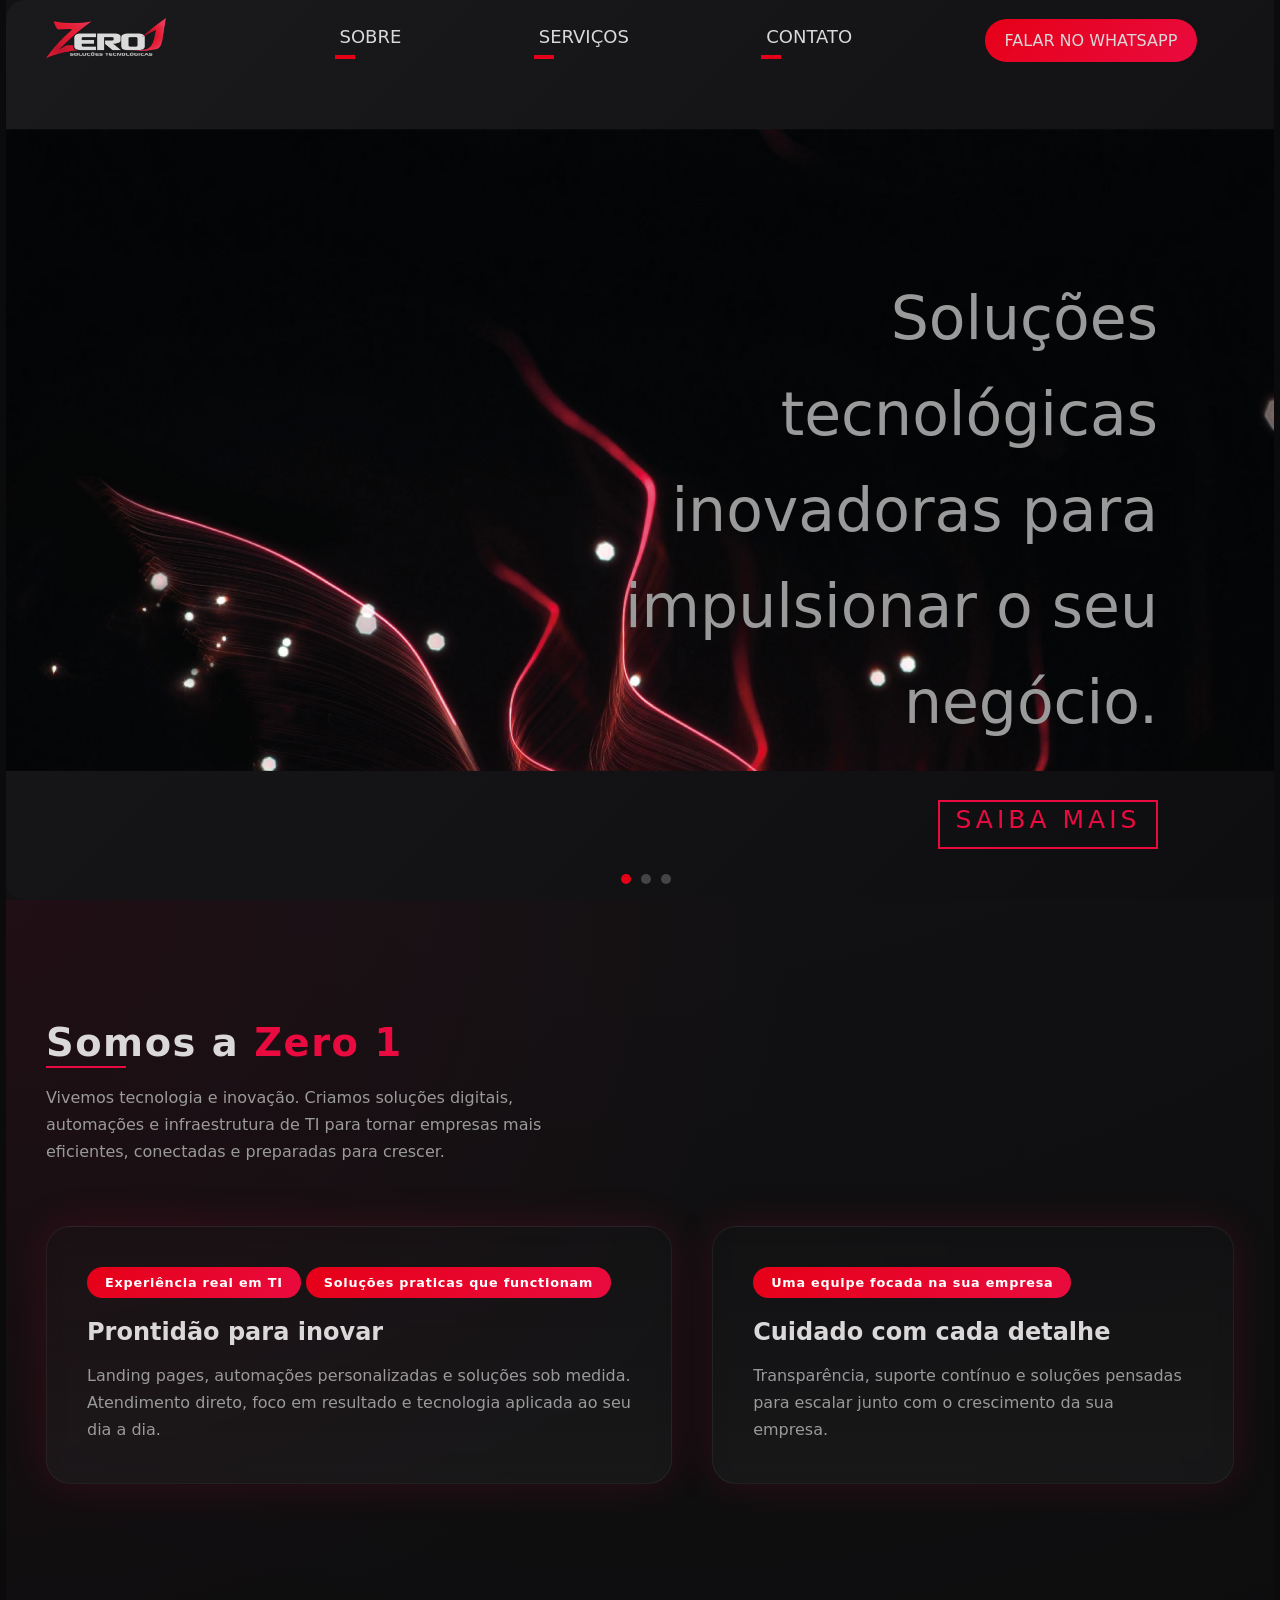
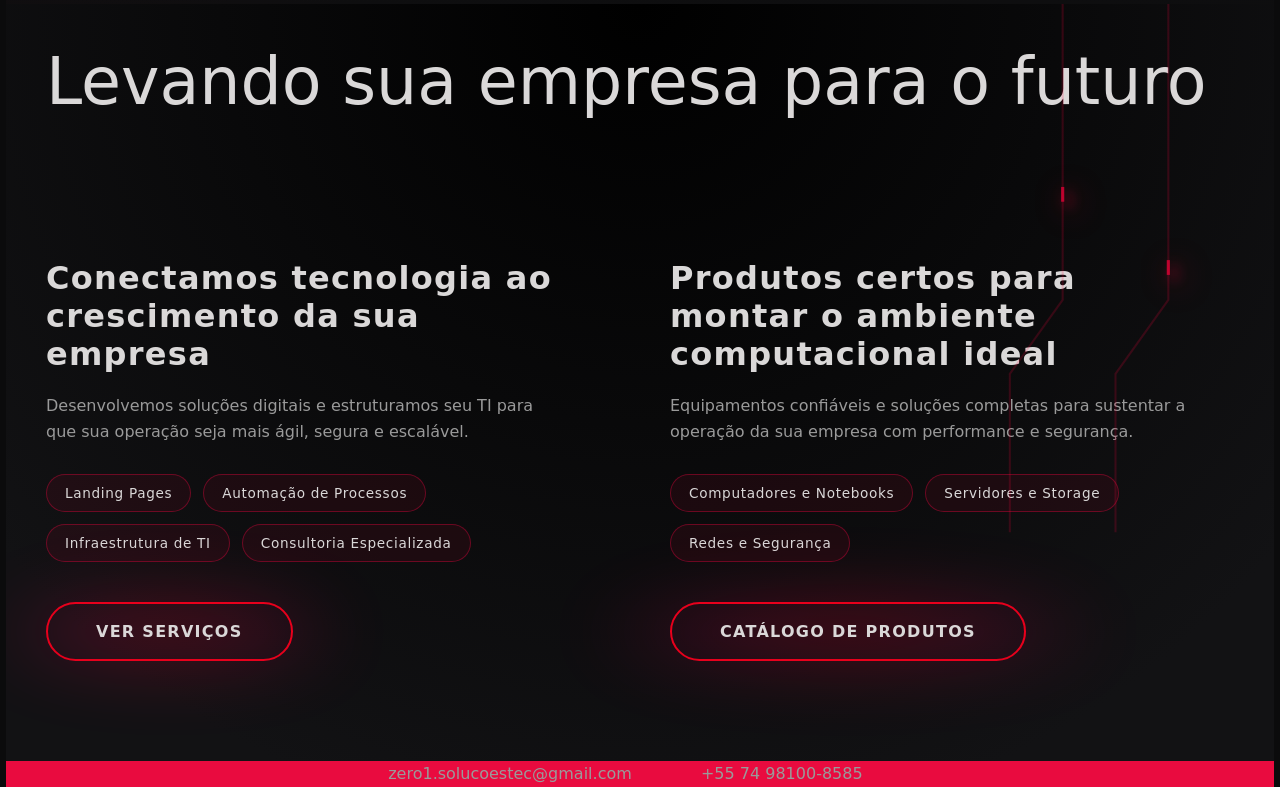
==== index.html @ 35ee5bc1 "Add files via upload" ====
<!DOCTYPE html>
<html lang="pt-BR">

<head>
    <meta charset="UTF-8" />
    <meta name="viewport" content="width=device-width, initial-scale=1.0" />
    <title>Zero 1</title>
    <link rel="stylesheet" href="./CSS/styles.css" />
</head>

<body>
    <nav>
        <div class="div_logo">
            <label for="">
                <img class="nav_logo" src=".\SRC\Logo.png" alt="Fail">
            </label>
        </div>

        <div class="nav_links">
            <label class="btn nav_btn" for="">
                Sobre
            </label>
            <label class="btn nav_btn" for="">
                Serviços
            </label>
            <label class="btn nav_btn" for="">
                Contato
            </label>
            <label class="btn btn_whatsapp" for="">
                <i></i>
                Falar no WhatsApp
            </label>
        </div>
    </nav>

    <!-- ===== HERO / APRESENTAÇÃO ===== -->
    <section class="hero main-section">
        <div class="carousel">
            <div class="carousel-track" id="carouselTrack">
                <div class="carousel-slide">
                    <img class="carousel-img" src=".\SRC\img_1.png" alt="">
                    <label id="lbl_1">
                        <p>
                            Soluções tecnológicas inovadoras para impulsionar o seu negócio.
                        </p>
                        <a class="btn_cta show-text" href="" style="width: 220px;">
                            <span class="cta_txt cta_txt_top">
                                Saiba mais
                            </span>
                            <span class="cta_txt cta_txt_bottom">
                                Saiba mais
                            </span>
                        </a>
                    </label>
                </div>
                <div class="carousel-slide">
                    <img class="carousel-img" src=".\SRC\img_2.png" alt="">
                    <label id="lbl_2">
                        <p>
                            Landing pages de alta performance e automações inteligentes para transformar seu atendimento
                            e ganhar tempo no dia a dia.
                        </p>
                        <a class="btn_cta" href="" style="width: 360px;">
                            <span class="cta_txt cta_txt_top">
                                Vamos desenvolver
                            </span>
                            <span class="cta_txt cta_txt_bottom">
                                Vamos desenvolver
                            </span>
                        </a>
                    </label>
                </div>
                <div class="carousel-slide">
                    <img class="carousel-img" src=".\SRC\img_3.png" alt="">
                    <label id="lbl_3">
                        <p>
                            Tudo o que sua empresa precisa para construir um ambiente computacional completo.
                        </p>
                        <a class="btn_cta" href="" style="width: 260px;">
                            <span class="cta_txt cta_txt_top">
                                Ver catálogo
                            </span>
                            <span class="cta_txt cta_txt_bottom">
                                Ver catálogo
                            </span>
                        </a>
                    </label>
                </div>
            </div>

            <div class="carousel-nav" id="carouselNav"></div>
        </div>
    </section>

    <!-- ===== SOBRE NÓS ===== -->
    <section class="about-z1 main-section">
        <div class="about-header">
            <h2>Somos a <strong style="color: var(--accent-pink);">Zero 1</strong></h2>
            <p>
                Vivemos tecnologia e inovação. Criamos soluções digitais,
                automações e infraestrutura de TI para tornar empresas mais eficientes,
                conectadas e preparadas para crescer.
            </p>
        </div>


        <div class="about-cards">
            <div class="about-card highlight">
                <span class="badge">Experiência real em TI</span>
                <span class="badge">Soluções praticas que functionam</span>

                <h3>Prontidão para inovar</h3>
                <p>
                    Landing pages, automações personalizadas e soluções sob medida.
                    Atendimento direto, foco em resultado e tecnologia aplicada ao seu dia a dia.
                </p>
            </div>


            <div class="about-card highlight">
                <span class="badge">Uma equipe focada na sua empresa</span>
                <h3>Cuidado com cada detalhe</h3>
                <p>
                    Transparência, suporte contínuo e soluções pensadas para escalar junto com
                    o crescimento da sua empresa.
                </p>
            </div>
        </div>
    </section>

    <!-- ===== CALL TO ACTION ===== -->
    <section class="main-section section-cta">
        <svg class="circuit-bg circuit-right" viewBox="0 0 1200 600" preserveAspectRatio="none">


            <path class="circuit-base" d="M1000 0
         V280
         L950 350
         V500" />

            <path class="circuit-glow" d="M1000 0
         V280
         L950 350
         V500" />

            <path class="circuit-base" d="M1100 0
         V280
         L1050 350
         V500" />

            <path class="circuit-glow" d="M1100 0
         V280
         L1050 350
         V500" />

        </svg>
        <div class="title">
            <label for="">
                Levando sua empresa para o futuro
            </label>
        </div>
        <div class="cta">

            <!-- BLOCO SERVIÇOS -->
            <div class="cta-box">
                <h2>Conectamos tecnologia ao crescimento da sua empresa</h2>

                <p class="cta-desc">
                    Desenvolvemos soluções digitais e estruturamos seu TI para que sua
                    operação seja mais ágil, segura e escalável.
                </p>

                <div class="cta-tags">
                    <span>Landing Pages</span>
                    <span>Automação de Processos</span>
                    <span>Infraestrutura de TI</span>
                    <span>Consultoria Especializada</span>
                </div>

                <button>VER SERVIÇOS</button>
            </div>

            <!-- BLOCO PRODUTOS -->
            <div class="cta-box">
                <h2>Produtos certos para montar o ambiente computacional ideal</h2>

                <p class="cta-desc">
                    Equipamentos confiáveis e soluções completas para sustentar
                    a operação da sua empresa com performance e segurança.
                </p>

                <div class="cta-tags">
                    <span>Computadores e Notebooks</span>
                    <span>Servidores e Storage</span>
                    <span>Redes e Segurança</span>
                </div>

                <button>CATÁLOGO DE PRODUTOS</button>
            </div>
        </div>


    </section>
    <!-- ===== CONTATO ===== -->
    <section class="contact">
        <div class="contact-info">
            <div>
                <p>zero1.solucoestec@gmail.com</p>
            </div>
            <div>
                <p>+55 74 98100-8585</p>
            </div>
        </div>
    </section>

    <script>

        function rebuildCTA(scope = document) {
            scope.querySelectorAll('.btn_cta').forEach(btn => {

                // remove tudo
                btn.classList.remove('show-text');
                btn.classList.remove('is-animating');

                // força reset real
                void btn.offsetWidth;

                // inicia borda
                btn.classList.add('is-animating');

                // texto só depois da borda
                setTimeout(() => {
                    btn.classList.add('show-text');
                }, 900);
            });
        }

        const track = document.getElementById('carouselTrack');
        const nav = document.getElementById('carouselNav');
        const slides = document.querySelectorAll('.carousel-slide');
        let index = 0;

        rebuildCTA(slides[0]);

        slides.forEach((_, i) => {
            const dot = document.createElement('div');
            dot.classList.add('dot');
            if (i === 0) dot.classList.add('active');
            dot.onclick = () => moveTo(i);
            nav.appendChild(dot);
        });

        function moveTo(i) {
            index = i;
            track.style.transform = `translateX(-${i * 100}%)`;


            document.querySelectorAll('.dot').forEach(d => d.classList.remove('active'));
            nav.children[i].classList.add('active');


            // 🔥 rebuild só no slide ativo
            rebuildCTA(slides[i]);
        }

        setInterval(() => {
            moveTo((index + 1) % slides.length);
        }, 7000);



        const glows = document.querySelectorAll('.circuit-glow');
        const navbar = document.querySelector('nav');

        let offset = 0;
        let velocity = 0;
        let lastScrollY = window.scrollY;

        function animate() {
            // movimento contínuo base
            offset += 3.5 + velocity;

            glows.forEach((glow, index) => {
                const pathLength = glow.getTotalLength();
                const factor = 0.5 + index * 0.2;

                glow.style.strokeDashoffset = -(offset * factor % pathLength);
            });

            // desaceleração suave (inércia)
            velocity *= 0.9;

            requestAnimationFrame(animate);
        }

        window.addEventListener('scroll', () => {
            const currentY = window.scrollY;
            const delta = currentY - lastScrollY;

            /* =========================
               GLOW / INÉRCIA
            ========================== */
            velocity += delta * 0.3;

            /* =========================
               NAVBAR COMPACTA
            ========================== */
            if (currentY > window.innerHeight * 0.6) {
                navbar.classList.add('scrolled');
            } else {
                navbar.classList.remove('scrolled');
            }

            lastScrollY = currentY;
        });

        // inicia loop
        animate();

        const nav_menu = document.querySelector('nav');


        window.addEventListener('scroll', () => {
            if (window.scrollY > window.innerHeight * 0.6) {
                nav_menu.classList.add('scrolled');
            } else {
                nav_menu.classList.remove('scrolled');
            }
        });



    </script>

</body>

</html>
---- CSS/styles.css ----
:root {
    --bg-main: #0b0b0c;
    --bg-soft: #121214;
    --text-main: #dad8d8;
    --text-muted: #9a9a9a;
    --accent-red: #e60017;
    --accent-pink: #e90b3f;
}

* {
    margin: 0;
    padding: 0;
    box-sizing: border-box;
    font-family: 'Inter', system-ui, sans-serif;
}

html {
    background: var(--bg-main);
    scrollbar-gutter: stable both-edges;
}

body {
    background: radial-gradient(circle at top, #141416, var(--bg-main));
    color: var(--text-main);
    min-height: 100vh;
    overflow-y: overlay;
    overflow-x: hidden;
}

/* Scrollbar base */
::-webkit-scrollbar {
    width: 6px;
}

/* Track invisível */
::-webkit-scrollbar-track {
    background: transparent;
}

/* Thumb (indicador) */
::-webkit-scrollbar-thumb {
    background: rgba(225, 6, 61, 0.806);
    border-radius: 10px;
}

/* Hover sutil */
::-webkit-scrollbar-thumb:hover {
    background: rgba(255, 19, 90, 0.75);
}

.main-section {
    position: relative;
    background: var(--bg-soft);
    min-height: 70vh;
    width: 100%;
    overflow: hidden;
}

h1 {

    font-weight: 700;
    letter-spacing: 0.04em;
}

h2 {
    font-weight: 700;
    letter-spacing: 0.04em;
}

.title {
    display: flex;
    width: 100%;
    height: fit-content;
    padding: 40px;
    font-size: 65px;
}

p {
    color: var(--text-muted);
    line-height: 1.6;
}

a {
    color: inherit;
    text-decoration: none;
    height: 75px;
    font-size: 35px;
}

nav {
    position: fixed;
    z-index: 1000;
    left: 0;
    top: 0;
    padding: 20px 40px;
    display: flex;
    gap: 120px;
    align-items: center;
    height: 80px;
    width: 100%;
    background: transparent;
    transition:
        padding 0.4s ease,
        height 0.4s ease,
        background-color 0.4s ease,
        backdrop-filter 0.4s ease,
        box-shadow 0.4s ease;
}

/* ESTADO COM SCROLL */
nav.scrolled {
    background-color: rgba(125, 7, 38, 0.347);
    backdrop-filter: blur(10px);
    box-shadow: 0 10px 30px rgba(0, 0, 0, 0.35);
    height: 60px;
}

.btn {
    cursor: pointer;
    text-transform: uppercase;
}

.nav_logo {
    height: 40px;
    width: auto;
    cursor: pointer;
}

.nav_links {
    width: 100%;
    height: 100%;
    display: flex;
    align-items: center;
    justify-content: space-around;
    gap: 30px;
}

.nav_btn {
    position: relative;
    font-size: 18px;
    transition: 0.3s;
    height: 38px;
    padding: 5px;
}

.nav_btn:hover {
    color: var(--accent-red);
}

.nav_btn::after {
    position: absolute;
    content: '';
    height: 4px;
    width: 20px;
    bottom: 0;
    left: 0;
    background: var(--accent-red);
    transition: width 0.3s;
}

.nav_btn:hover::after {
    width: 40px;
}


/* ========= HERO ========= */

.hero {
    display: grid;
    grid-template-columns: 1fr 1fr;
    align-items: center;
    height: 100vh;
}

.hero-text h1 {
    font-size: 3rem;
    margin-bottom: 20px;
}

.hero-text span {
    color: var(--accent-red);
}

/* ========= CARROSSEL ========= */

.carousel {
    position: relative;
    width: 100dvw;
    height: 100%;
    overflow: hidden;
    border-radius: 20px;
    background: linear-gradient(135deg, #1a1a1d, #0e0e10);
}

.carousel-track {
    display: flex;
    height: 100%;
    width: 100%;
    transition: transform 0.6s ease;
}

.carousel-slide {
    position: relative;
    min-width: 100%;
    height: 100%;
    display: flex;
    align-items: center;
    color: var(--text-muted);
    font-size: 1.2rem;
}

.carousel-slide label {
    position: absolute;
    top: 30%;
    right: 10%;
    width: 50%;
    text-align: right;
}

#lbl_1 {
    font-size: 60px;
}

#lbl_2 {
    font-size: 46px;
}

#lbl_3 {
    font-size: 46px;
}

.carousel-img {
    width: 100%;
    height: auto;
    object-fit: cover;
}

.carousel-nav {
    position: absolute;
    bottom: 16px;
    left: 50%;
    transform: translateX(-50%);
    display: flex;
    gap: 10px;
}

.dot {
    width: 10px;
    height: 10px;
    border-radius: 50%;
    background: #444;
    cursor: pointer;
}

.dot.active {
    background: var(--accent-red);
}

/* ========= CTA ========= */
.btn_whatsapp {
    border-radius: 75px;
    background: linear-gradient(135deg, var(--accent-red), var(--accent-pink));
    padding: 12px 20px;
    color: var(--text-main);
    text-decoration: none;
    display: inline-block;
    cursor: pointer;
}

.btn_cta {
    position: relative;
    height: 49px !important;
    color: var(--accent-pink);
    background: transparent;
    text-decoration: none;
    display: inline-block;
    cursor: pointer;
    /* border: var(--accent-pink) 2px solid;
    box-shadow: 0 0 15px var(--accent-pink);
    filter: drop-shadow(0 0 10px var(--accent-pink)); */
    text-transform: uppercase;
    letter-spacing: 4px;
    transition: 1s;
    overflow: hidden;
    margin-top: 50px;


    --draw-time: 0.9s;
    --text-delay: 0.9s;

    border: none;
    box-shadow: none;
    filter: none;
}

.btn_cta::before,
.btn_cta::after {
    content: "";
    position: absolute;
    inset: 0;
    pointer-events: none;
}

.btn_cta::before {
    background:
        linear-gradient(var(--accent-pink), var(--accent-pink)) top left,
        linear-gradient(var(--accent-pink), var(--accent-pink)) top right,
        linear-gradient(var(--accent-pink), var(--accent-pink)) bottom right,
        linear-gradient(var(--accent-pink), var(--accent-pink)) bottom left;

    background-size:
        0% 2px,
        2px 0%,
        0% 2px,
        2px 0%;

    background-repeat: no-repeat;
    animation: drawBorder var(--draw-time) ease forwards;
}

.btn_cta span {
    position: absolute;
    opacity: 0;
    width: 100%;
    height: fit-content;
    top: 0;
    left: 0;
    font-size: 25px;
    line-height: 40px;
    text-align: center;
    transition: .5s;
}

.btn_cta.show-text span {
    opacity: 1;
}

.btn_cta::before {
    animation: none;
}


.btn_cta.is-animating::before {
    animation: drawBorder 0.9s ease forwards;
}

.btn_cta span:nth-child(1) {
    transform: translateY(-100%);
}

.btn_cta:hover span:nth-child(1) {
    transform: translateY(0);
    transition: 0.3s;
}

.btn_cta span:nth-child(2) {
    transform: translateY(0);
}

.btn_cta:hover span:nth-child(2) {
    transform: translateY(100%);
    transition: 0.3s;

}

.btn_cta:hover {
    background: var(--accent-red);
    color: var(--text-main);
    box-shadow: 0 0 25px rgba(225, 6, 60, 0.4);
    transform: translateY(-2px);
}


@keyframes drawBorder {
    0% {
        background-size:
            0% 2px,
            2px 0%,
            0% 2px,
            2px 0%;
    }

    25% {
        background-size:
            100% 2px,
            2px 0%,
            0% 2px,
            2px 0%;
    }

    50% {
        background-size:
            100% 2px,
            2px 100%,
            0% 2px,
            2px 0%;
    }

    75% {
        background-size:
            100% 2px,
            2px 100%,
            100% 2px,
            2px 0%;
    }

    100% {
        background-size:
            100% 2px,
            2px 100%,
            100% 2px,
            2px 100%;
    }
}

.section-cta {
    background: radial-gradient(circle at top,
            black,
            var(--bg-soft) 85%);
}

.cta {
    display: flex;
    justify-content: center;
    flex-wrap: wrap;
    padding: 100px 40px;
    display: grid;
    grid-template-columns: 1fr 1fr;
    gap: 60px;
}

.cta button {
    position: relative;
    padding: 18px 48px;
    font-size: 1rem;
    font-weight: 600;
    letter-spacing: 0.08em;
    color: var(--text-main);
    background: transparent;
    border: 2px solid var(--accent-red);
    border-radius: 40px;
    cursor: pointer;
    z-index: 1;
}

.cta button::after {
    content: "";
    position: absolute;
    inset: -40%;
    background: radial-gradient(ellipse at 50% 50%,
            rgba(255, 0, 8, 0.58) 0%,
            rgba(255, 0, 102, 0.414) 35%,
            transparent 60%);
    filter: blur(35px);
    opacity: 0.5;
    z-index: -1;
    animation: shadowPulse 6s ease-in-out infinite,
        shadowShift 8s ease-in-out infinite;
    pointer-events: none;
}

@keyframes shadowPulse {

    0%,
    100% {
        opacity: 0.35;
    }

    50% {
        opacity: 0.55;
    }
}

@keyframes shadowShift {
    0% {
        background-position: 50% 50%;
    }

    25% {
        background-position: 48% 52%;
    }

    50% {
        background-position: 52% 54%;
    }

    75% {
        background-position: 51% 49%;
    }

    100% {
        background-position: 50% 50%;
    }
}



.cta button:hover {
    background: var(--accent-red);
    box-shadow: 0 0 25px rgba(225, 6, 60, 0.4);
}

.cta button:hover::after {
    opacity: 0.7;
}

.cta-box {
    max-width: 520px;
}

.cta-box h2 {
    font-size: 2rem;
    margin-bottom: 20px;
}

.cta-desc {
    font-size: 1rem;
    margin-bottom: 30px;
    color: var(--text-muted);
}

.cta-tags {
    display: flex;
    flex-wrap: wrap;
    gap: 12px;
    margin-bottom: 40px;
}

.cta-tags span {
    padding: 10px 18px;
    border-radius: 20px;
    font-size: 0.85rem;
    letter-spacing: 0.05em;
    background: rgba(225, 6, 60, 0.08);
    border: 1px solid rgba(225, 6, 60, 0.4);
    color: var(--text-main);
}

/* ========= CONTATO ========= */

.contact {
    text-align: center;
    background-color: var(--accent-pink);
}

.contact h2 {
    margin-bottom: 30px;
}

.contact-info {
    display: flex;
    justify-content: center;
    gap: 40px;
    flex-wrap: wrap;
    color: var(--text-main);
}

.contact-info div {
    min-width: 220px;
}


/* ========= SOBRE ZERO 1 ========= */

.about-z1 {
    padding: 120px 40px;
    background: radial-gradient(circle at left top,
            rgba(225, 6, 60, 0.08),
            transparent 55%);
}

.about-header {
    max-width: 560px;
    margin-bottom: 60px;
}

.about-header h2 {
    font-size: 2.4rem;
    margin-bottom: 16px;
}

.about-header h2::after {
    content: '';
    display: block;
    width: 80px;
    height: 2px;
    background: var(--accent-pink);
    margin-top: 1px;
}

.about-header p {
    color: var(--text-muted);
    line-height: 1.7;
}

/* ========= CARDS ========= */

.about-cards {
    display: grid;
    grid-template-columns: 1.2fr 1fr;
    gap: 40px;

}

.about-card {
    padding: 40px;
    border-radius: 24px;
    background: linear-gradient(0deg,
            rgba(255, 255, 255, 0.04),
            rgba(255, 255, 255, 0.01));
    border: 1px solid rgba(255, 255, 255, 0.06);
    backdrop-filter: blur(8px);
    transition: 0.5s;
}

.about-card:hover {
    border: 1px solid rgba(242, 0, 0, 0.302);
    backdrop-filter: blur(8px);
    transform: scale(1.015);
}

.about-card h3 {
    font-size: 1.5rem;
    margin-bottom: 16px;
}

.about-card p {
    color: var(--text-muted);
    line-height: 1.7;
}

.circuit-bg {
    position: absolute;
    inset: 0;
    z-index: 0;
    pointer-events: none;
}

.circuit-base {
    fill: none;
    stroke: rgba(255, 0, 60, 0.18);
    stroke-width: 2;
}

.circuit-glow {
    fill: none;
    stroke: #ff003cab;
    stroke-width: 3;

    /* “ponto” de energia */
    stroke-dasharray: 14 600;
    stroke-dashoffset: 0;

    filter: drop-shadow(5px 5px 6px rgba(255, 0, 60, 0.9)) drop-shadow(5px 5px 14px rgba(255, 0, 60, 0.9));

    opacity: 1;
}


/* ========= CARD DESTACADO ========= */

.about-card.highlight {
    box-shadow: 0 0 40px rgba(225, 6, 60, 0.15);
}

.badge {
    display: inline-block;
    margin-bottom: 20px;
    padding: 8px 18px;
    font-size: 0.8rem;
    font-weight: 600;
    letter-spacing: 0.06em;
    color: #fff;
    border-radius: 999px;
    background: linear-gradient(135deg,
            var(--accent-red),
            var(--accent-pink));
}

/* ========= RESPONSIVO ========= */

@media (max-width: 900px) {

    .about-cards {
        grid-template-columns: 1fr;
    }

    .about-header {
        text-align: center;
        margin-left: auto;
        margin-right: auto;
    }
}
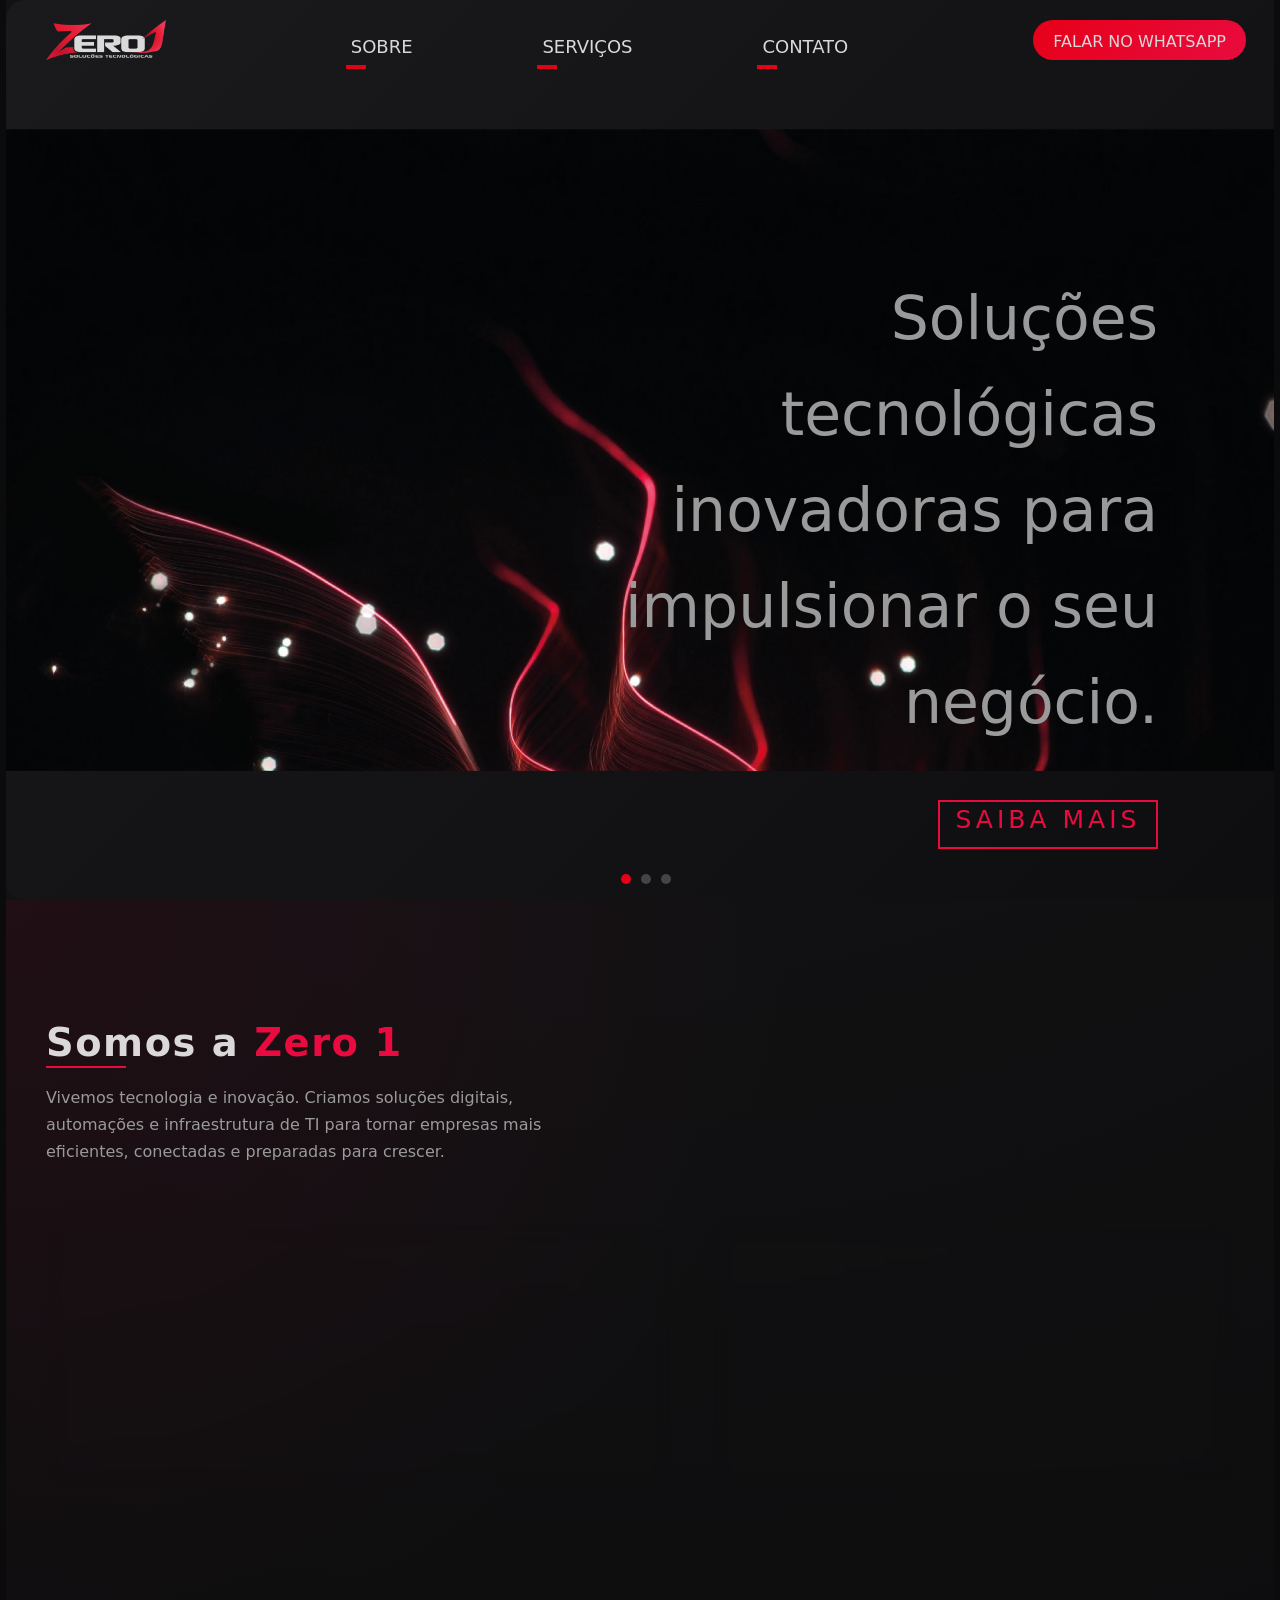
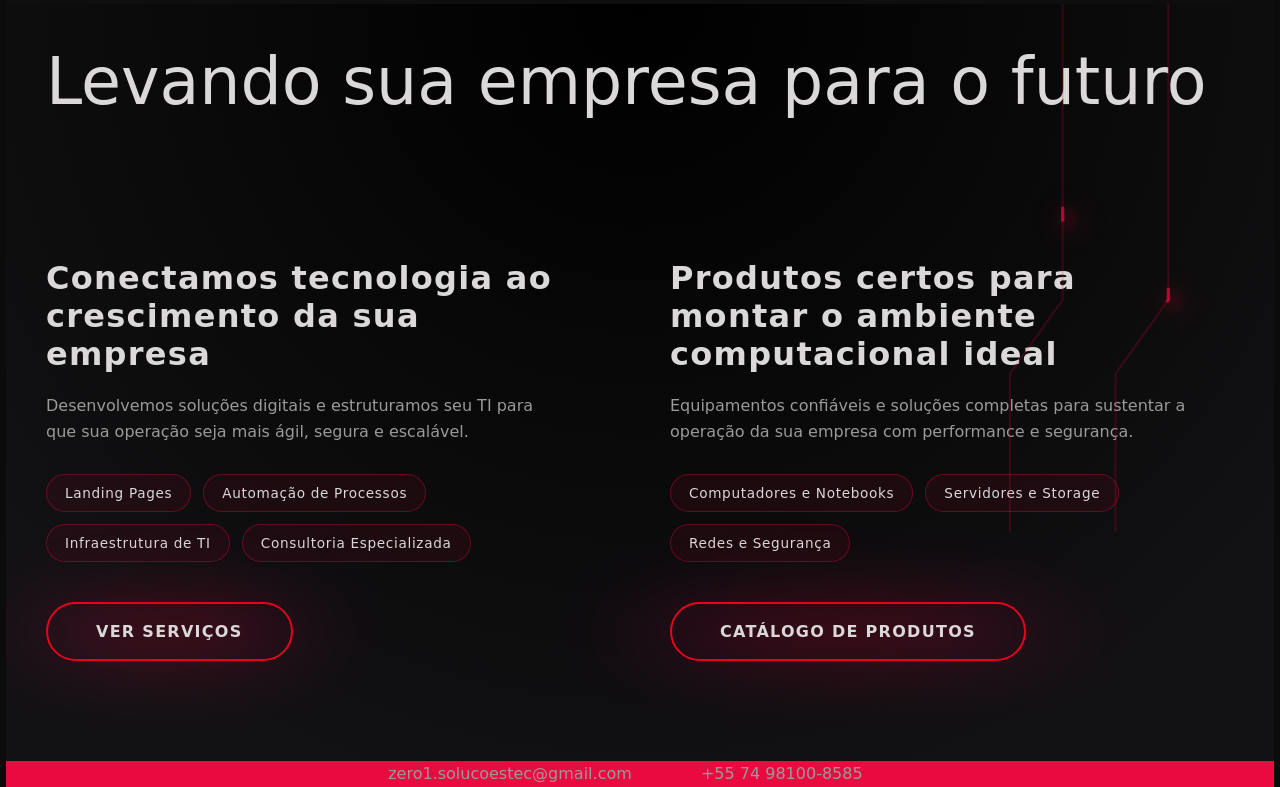
==== commit 9f1881e5: "Add files via upload" ====
--- a/index.html
+++ b/index.html
@@ -10,27 +10,34 @@
 
 <body>
     <nav>
+        <div class="menu-toggle" id="menuToggle">
+            <span></span>
+            <span></span>
+            <span></span>
+        </div>
         <div class="div_logo">
             <label for="">
                 <img class="nav_logo" src=".\SRC\Logo.png" alt="Fail">
             </label>
         </div>
 
-        <div class="nav_links">
-            <label class="btn nav_btn" for="">
-                Sobre
-            </label>
-            <label class="btn nav_btn" for="">
-                Serviços
-            </label>
-            <label class="btn nav_btn" for="">
-                Contato
-            </label>
-            <label class="btn btn_whatsapp" for="">
-                <i></i>
-                Falar no WhatsApp
-            </label>
-        </div>
+        <div id="nav_links" class="nav_links">
+            <div class="div_links">
+                <label class="btn nav_btn" for="">
+                    Sobre
+                </label>
+                <label class="btn nav_btn" for="">
+                    Serviços
+                </label>
+                <label class="btn nav_btn" for="">
+                    Contato
+                </label>
+            </div>
+        </div>
+        <label class="btn btn_whatsapp" for="">
+            <i></i>
+            Falar no WhatsApp
+        </label>
     </nav>
 
     <!-- ===== HERO / APRESENTAÇÃO ===== -->
@@ -216,6 +223,7 @@
     <script>
 
         function rebuildCTA(scope = document) {
+
             scope.querySelectorAll('.btn_cta').forEach(btn => {
 
                 // remove tudo
@@ -321,13 +329,20 @@
 
 
         window.addEventListener('scroll', () => {
-            if (window.scrollY > window.innerHeight * 0.6) {
+            if (window.scrollY > window.innerHeight * 0.6 && window.innerWidth >= 900) {
                 nav_menu.classList.add('scrolled');
             } else {
                 nav_menu.classList.remove('scrolled');
             }
         });
 
+        const menuToggle = document.getElementById('menuToggle');
+        const nav_links = document.getElementById('nav_links');
+
+        menuToggle.addEventListener('click', () => {
+            menuToggle.classList.toggle('active');
+            nav_links.classList.toggle('open');
+        });
 
 
     </script>
--- a/CSS/styles.css
+++ b/CSS/styles.css
@@ -95,7 +95,6 @@
     padding: 20px 40px;
     display: flex;
     gap: 120px;
-    align-items: center;
     height: 80px;
     width: 100%;
     background: transparent;
@@ -107,12 +106,77 @@
         box-shadow 0.4s ease;
 }
 
+.div_links {
+    display: flex;
+    height: fit-content;
+    width: 100%;
+    justify-content: space-around;
+}
+
+#nav_links {
+    display: flex;
+    height: 60px;
+}
+
 /* ESTADO COM SCROLL */
 nav.scrolled {
     background-color: rgba(125, 7, 38, 0.347);
     backdrop-filter: blur(10px);
     box-shadow: 0 10px 30px rgba(0, 0, 0, 0.35);
     height: 60px;
+}
+
+.menu-toggle {
+    width: 32px;
+    height: 22px;
+    position: fixed;
+    cursor: pointer;
+
+    display: none;
+    /* aparece só no mobile */
+}
+
+.menu-toggle span {
+    left: 0;
+    width: 100%;
+    height: 2px;
+    border-radius: 2px;
+
+    transition:
+        transform 0.35s ease,
+        top 0.35s ease,
+        opacity 0.25s ease,
+        background-color 0.3s ease;
+
+    border: #e60017 2px solid;
+}
+
+/* posição inicial */
+.menu-toggle span:nth-child(1) {
+    top: 0;
+}
+
+.menu-toggle span:nth-child(2) {
+    top: 10px;
+}
+
+.menu-toggle span:nth-child(3) {
+    top: 20px;
+}
+
+/* ===== ESTADO ABERTO ===== */
+.menu-toggle.active span:nth-child(1) {
+    top: 10px;
+    transform: rotate(45deg);
+}
+
+.menu-toggle.active span:nth-child(2) {
+    opacity: 0;
+}
+
+.menu-toggle.active span:nth-child(3) {
+    top: 10px;
+    transform: rotate(-45deg);
 }
 
 .btn {
@@ -265,6 +329,7 @@
     text-decoration: none;
     display: inline-block;
     cursor: pointer;
+    text-wrap: nowrap;
 }
 
 .btn_cta {
@@ -636,6 +701,7 @@
     pointer-events: none;
 }
 
+
 .circuit-base {
     fill: none;
     stroke: rgba(255, 0, 60, 0.18);
@@ -681,6 +747,97 @@
 
 @media (max-width: 900px) {
 
+    nav {
+        display: flex;
+        flex-direction: column;
+        background: var(--bg-main);
+        justify-content: center;
+        padding: 15px;
+        height: 65px;
+        gap: 10px;
+    }
+
+    .menu-toggle {
+        width: 35px;
+        height: 30px;
+        cursor: pointer;
+
+        display: none;
+        /* aparece só no mobile */
+    }
+
+    .menu-toggle span {
+        position: absolute;
+        left: 0;
+        width: 100%;
+        height: 2px;
+        background: var(--text-main);
+        border-radius: 2px;
+
+        transition:
+            transform 0.35s ease,
+            top 0.35s ease,
+            opacity 0.25s ease,
+            background-color 0.3s ease;
+    }
+
+    /* posição inicial */
+    .menu-toggle span:nth-child(1) {
+        top: 0;
+    }
+
+    .menu-toggle span:nth-child(2) {
+        top: 10px;
+    }
+
+    .menu-toggle span:nth-child(3) {
+        top: 20px;
+    }
+
+    /* ===== ESTADO ABERTO ===== */
+    .menu-toggle.active span:nth-child(1) {
+        top: 10px;
+        transform: rotate(45deg);
+    }
+
+    .menu-toggle.active span:nth-child(2) {
+        opacity: 0;
+    }
+
+    .menu-toggle.active span:nth-child(3) {
+        top: 10px;
+        transform: rotate(-45deg);
+    }
+
+    .menu-toggle {
+        display: block;
+    }
+
+
+    .nav_logo {
+        display: none;
+    }
+
+    .nav_links {
+        position: fixed;
+        display: flex;
+        flex-direction: column;
+        height: fit-content;
+        align-items: start;
+        padding-left: 30px;
+        /* transform: translateX(-100%); */
+        transform: translateY(60px);
+        display: none;
+    }
+
+
+
+    .btn_whatsapp {
+        position: absolute;
+        top: 10px;
+        right: 10px;
+    }
+
     .about-cards {
         grid-template-columns: 1fr;
     }
@@ -690,4 +847,97 @@
         margin-left: auto;
         margin-right: auto;
     }
-}
+
+    .menu-toggle {
+        display: block;
+    }
+
+    .div_links {
+        flex-direction: column;
+        height: fit-content;
+        overflow: hidden;
+        gap: 5px;
+    }
+
+    #nav_links {
+        position: fixed;
+        flex-direction: column;
+        top: 0;
+        left: 0;
+        width: 100%;
+        height: 0;
+        transition: 1s;
+        overflow: hidden;
+        padding: 0;
+        gap: 0;
+    }
+
+    #nav_links.open {
+        height: 160px;
+    }
+
+    .nav_btn::after {
+        width: 100%;
+        left: 0;
+        background: #ff003cab;
+    }
+
+    .carousel-img {
+        height: 100%;
+    }
+
+    #lbl_1 {
+        width: 80%;
+        padding: 10px;
+        font-size: 25px;
+        letter-spacing: 5px;
+    }
+
+    #lbl_2 {
+        width: 80%;
+        padding: 10px;
+        font-size: 25px;
+        letter-spacing: 5px;
+    }
+
+    #lbl_3 {
+        width: 80%;
+        padding: 10px;
+        font-size: 25px;
+        letter-spacing: 5px;
+    }
+
+    .title {
+        font-size: 50px;
+        padding: 40px;
+    }
+
+    .cta {
+        grid-template-columns: 1fr;
+        gap: 40px;
+    }
+
+    .circuit-right {
+        display: none;
+    }
+
+    .btn_cta {
+        color: var(--text-main);
+    }
+
+    .btn_cta::before {
+        background:
+            linear-gradient(var(--text-main), var(--text-main)) top left,
+            linear-gradient(var(--text-main), var(--text-main)) top right,
+            linear-gradient(var(--text-main), var(--text-main)) bottom right,
+            linear-gradient(var(--text-main), var(--text-main)) bottom left;
+
+        background-size:
+            0% 2px,
+            2px 0%,
+            0% 2px,
+            2px 0%;
+
+        background-repeat: no-repeat;
+    }
+}
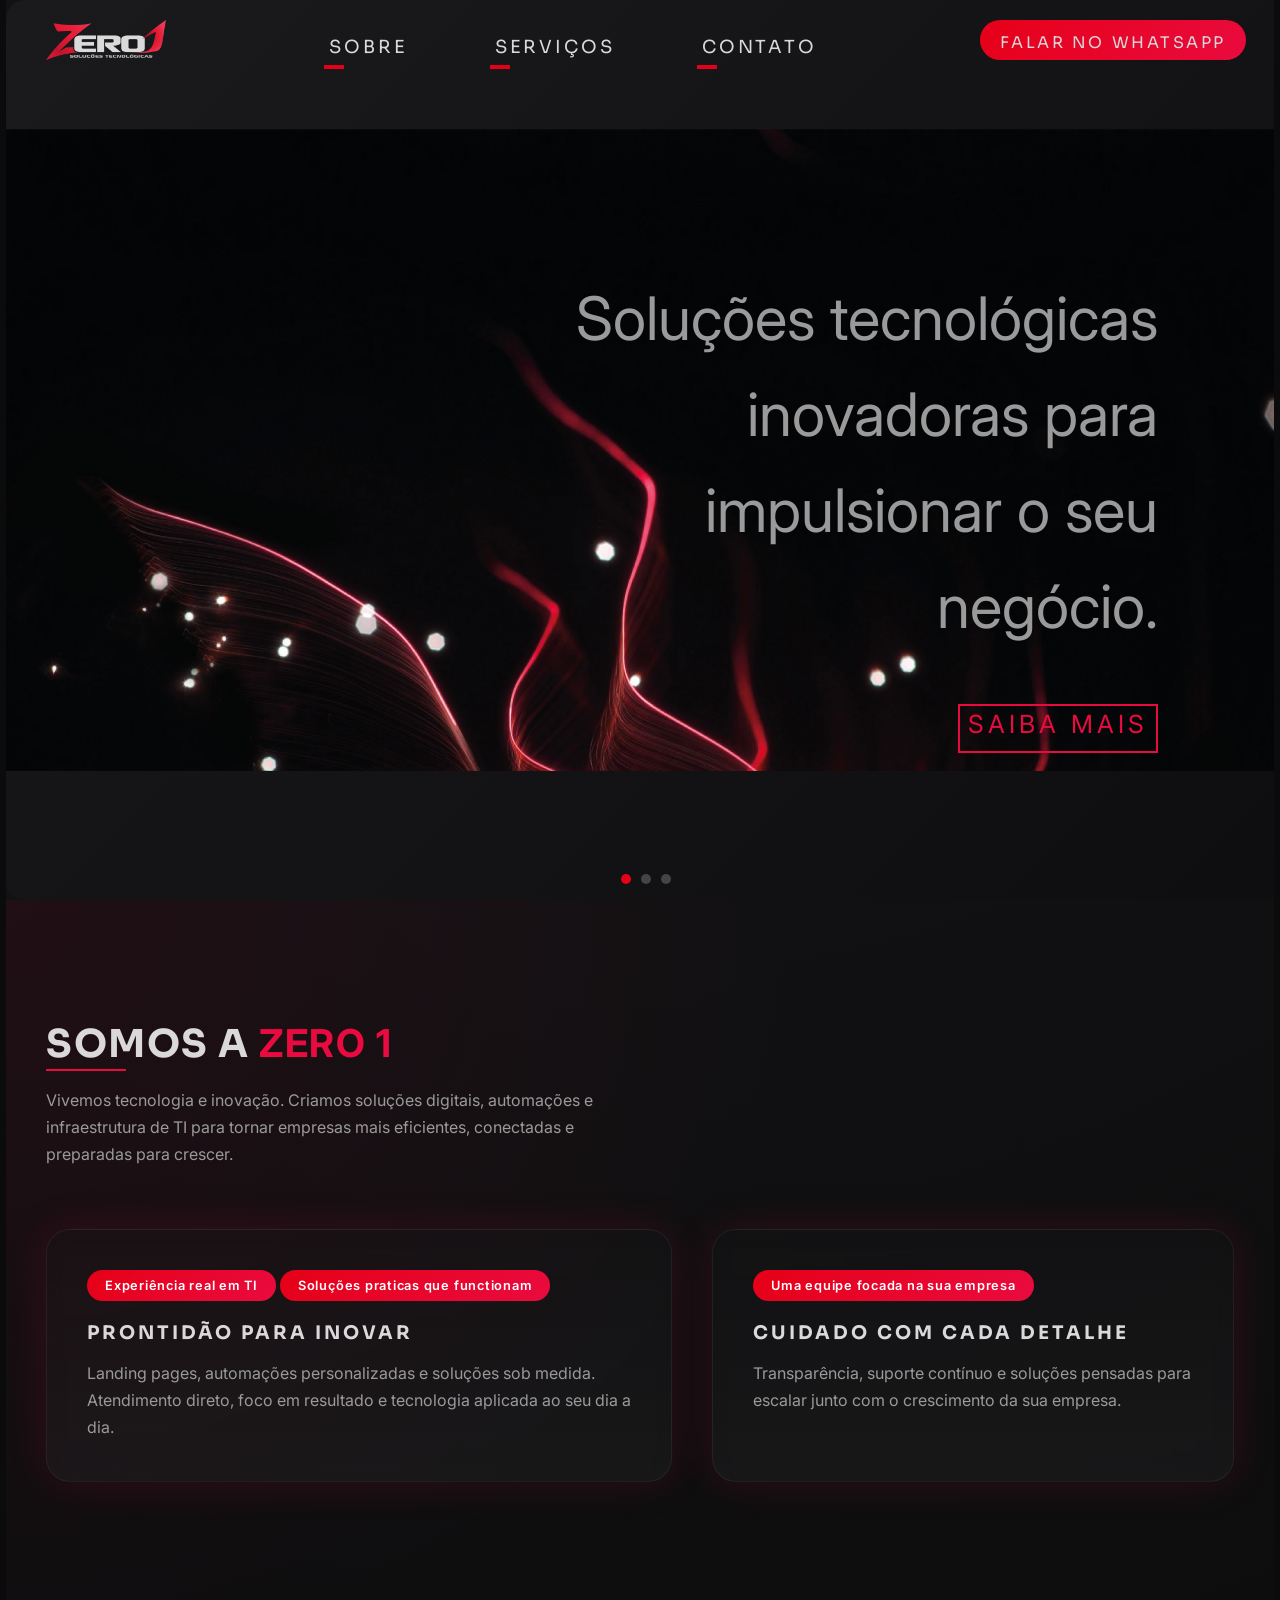
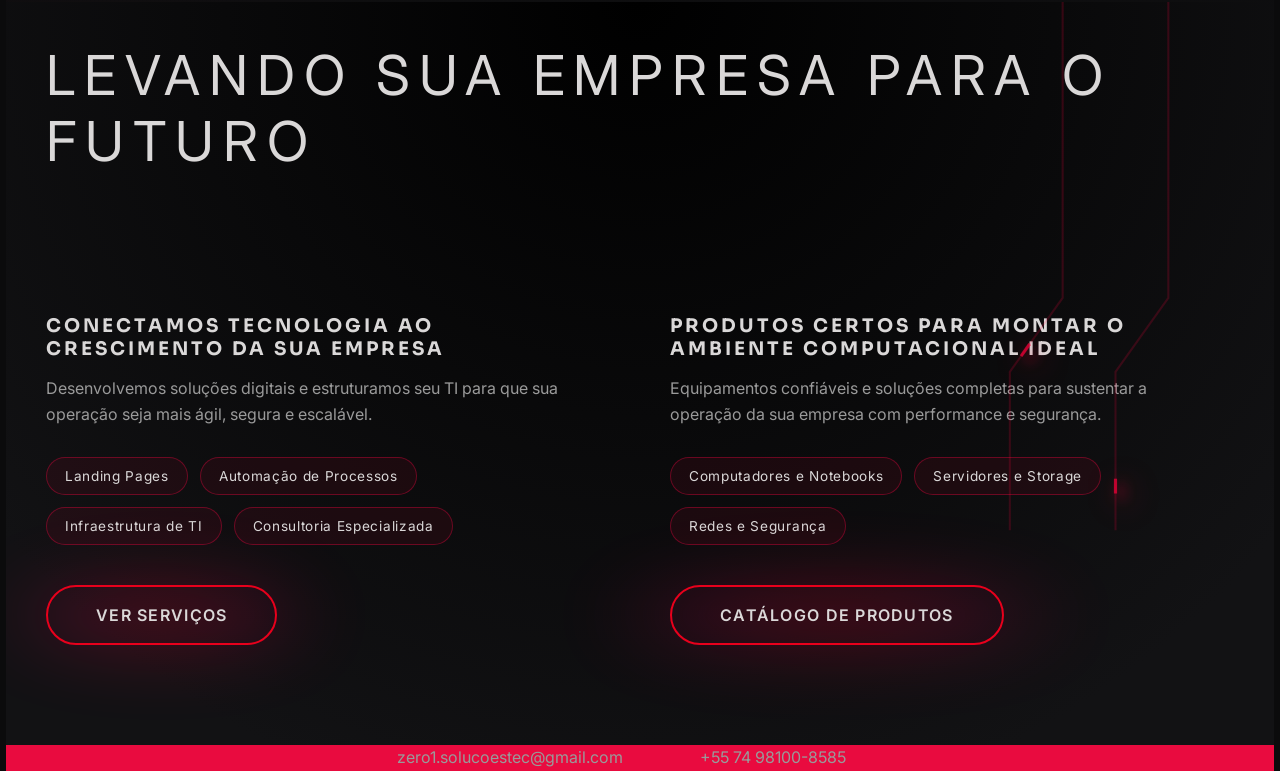
==== commit 92d52173: "Add files via upload" ====
--- a/index.html
+++ b/index.html
@@ -5,6 +5,9 @@
     <meta charset="UTF-8" />
     <meta name="viewport" content="width=device-width, initial-scale=1.0" />
     <title>Zero 1</title>
+    <link
+        href="https://fonts.googleapis.com/css2?family=Inter:wght@300;400;500&family=Sora:wght@300;400;600&display=swap"
+        rel="stylesheet">
     <link rel="stylesheet" href="./CSS/styles.css" />
 </head>
 
@@ -50,11 +53,12 @@
                         <p>
                             Soluções tecnológicas inovadoras para impulsionar o seu negócio.
                         </p>
-                        <a class="btn_cta show-text" href="" style="width: 220px;">
-                            <span class="cta_txt cta_txt_top">
+                        <a class="btn_cta show-text" href="">
+                            Saiba mais
+                            <span class=" cta_txt_top">
                                 Saiba mais
                             </span>
-                            <span class="cta_txt cta_txt_bottom">
+                            <span class="cta_txt_bottom">
                                 Saiba mais
                             </span>
                         </a>
@@ -67,11 +71,12 @@
                             Landing pages de alta performance e automações inteligentes para transformar seu atendimento
                             e ganhar tempo no dia a dia.
                         </p>
-                        <a class="btn_cta" href="" style="width: 360px;">
-                            <span class="cta_txt cta_txt_top">
+                        <a class="btn_cta" href="">
+                            Vamos desenvolver
+                            <span class="cta_txt_top">
                                 Vamos desenvolver
                             </span>
-                            <span class="cta_txt cta_txt_bottom">
+                            <span class="cta_txt_bottom">
                                 Vamos desenvolver
                             </span>
                         </a>
@@ -83,11 +88,12 @@
                         <p>
                             Tudo o que sua empresa precisa para construir um ambiente computacional completo.
                         </p>
-                        <a class="btn_cta" href="" style="width: 260px;">
-                            <span class="cta_txt cta_txt_top">
+                        <a class="btn_cta" href="">
+                            Ver catálogo
+                            <span class="cta_txt_top">
                                 Ver catálogo
                             </span>
-                            <span class="cta_txt cta_txt_bottom">
+                            <span class="cta_txt_bottom">
                                 Ver catálogo
                             </span>
                         </a>
@@ -170,7 +176,7 @@
 
             <!-- BLOCO SERVIÇOS -->
             <div class="cta-box">
-                <h2>Conectamos tecnologia ao crescimento da sua empresa</h2>
+                <h3>Conectamos tecnologia ao crescimento da sua empresa</h3>
 
                 <p class="cta-desc">
                     Desenvolvemos soluções digitais e estruturamos seu TI para que sua
@@ -189,7 +195,7 @@
 
             <!-- BLOCO PRODUTOS -->
             <div class="cta-box">
-                <h2>Produtos certos para montar o ambiente computacional ideal</h2>
+                <h3>Produtos certos para montar o ambiente computacional ideal</h3>
 
                 <p class="cta-desc">
                     Equipamentos confiáveis e soluções completas para sustentar
--- a/CSS/styles.css
+++ b/CSS/styles.css
@@ -12,6 +12,9 @@
     padding: 0;
     box-sizing: border-box;
     font-family: 'Inter', system-ui, sans-serif;
+    -webkit-tap-highlight-color: transparent;
+    outline: none;
+    -webkit-touch-callout: none;
 }
 
 html {
@@ -27,6 +30,24 @@
     overflow-x: hidden;
 }
 
+
+h1,
+h2,
+h3,
+.nav_btn,
+.btn,
+.title {
+    font-family: 'Sora', sans-serif;
+    text-transform: uppercase;
+    letter-spacing: 0.16em;
+}
+
+p,
+span,
+li {
+    font-family: 'Inter', sans-serif;
+}
+
 /* Scrollbar base */
 ::-webkit-scrollbar {
     width: 6px;
@@ -65,6 +86,7 @@
 h2 {
     font-weight: 700;
     letter-spacing: 0.04em;
+    font-size: 35px;
 }
 
 .title {
@@ -72,7 +94,7 @@
     width: 100%;
     height: fit-content;
     padding: 40px;
-    font-size: 65px;
+    font-size: 55px;
 }
 
 p {
@@ -124,6 +146,7 @@
     backdrop-filter: blur(10px);
     box-shadow: 0 10px 30px rgba(0, 0, 0, 0.35);
     height: 60px;
+    padding: 10px 40px;
 }
 
 .menu-toggle {
@@ -205,10 +228,6 @@
     transition: 0.3s;
     height: 38px;
     padding: 5px;
-}
-
-.nav_btn:hover {
-    color: var(--accent-red);
 }
 
 .nav_btn::after {
@@ -335,7 +354,12 @@
 .btn_cta {
     position: relative;
     height: 49px !important;
-    color: var(--accent-pink);
+    padding: 10px;
+
+    font-size: 25px;
+    text-align: center;
+
+    color: transparent ! important;
     background: transparent;
     text-decoration: none;
     display: inline-block;
@@ -358,6 +382,10 @@
     filter: none;
 }
 
+.btn_cta span {
+    color: var(--accent-pink);
+}
+
 .btn_cta::before,
 .btn_cta::after {
     content: "";
@@ -365,6 +393,7 @@
     inset: 0;
     pointer-events: none;
 }
+
 
 .btn_cta::before {
     background:
@@ -413,28 +442,10 @@
     transform: translateY(-100%);
 }
 
-.btn_cta:hover span:nth-child(1) {
-    transform: translateY(0);
-    transition: 0.3s;
-}
 
 .btn_cta span:nth-child(2) {
     transform: translateY(0);
 }
-
-.btn_cta:hover span:nth-child(2) {
-    transform: translateY(100%);
-    transition: 0.3s;
-
-}
-
-.btn_cta:hover {
-    background: var(--accent-red);
-    color: var(--text-main);
-    box-shadow: 0 0 25px rgba(225, 6, 60, 0.4);
-    transform: translateY(-2px);
-}
-
 
 @keyframes drawBorder {
     0% {
@@ -560,14 +571,6 @@
 
 
 
-.cta button:hover {
-    background: var(--accent-red);
-    box-shadow: 0 0 25px rgba(225, 6, 60, 0.4);
-}
-
-.cta button:hover::after {
-    opacity: 0.7;
-}
 
 .cta-box {
     max-width: 520px;
@@ -576,6 +579,10 @@
 .cta-box h2 {
     font-size: 2rem;
     margin-bottom: 20px;
+}
+
+.cta-box h3 {
+    margin-bottom: 16px;
 }
 
 .cta-desc {
@@ -678,14 +685,7 @@
     transition: 0.5s;
 }
 
-.about-card:hover {
-    border: 1px solid rgba(242, 0, 0, 0.302);
-    backdrop-filter: blur(8px);
-    transform: scale(1.015);
-}
-
 .about-card h3 {
-    font-size: 1.5rem;
     margin-bottom: 16px;
 }
 
@@ -745,7 +745,49 @@
 
 /* ========= RESPONSIVO ========= */
 
+@media (min-width: 901px) {
+    .about-card:hover {
+        border: 1px solid rgba(242, 0, 0, 0.302);
+        backdrop-filter: blur(8px);
+        transform: scale(1.015);
+    }
+
+    .cta button:hover {
+        background: var(--accent-red);
+        box-shadow: 0 0 25px rgba(225, 6, 60, 0.4);
+    }
+
+    .cta button:hover::after {
+        opacity: 0.7;
+    }
+
+    .btn_cta:hover span:nth-child(2) {
+        transform: translateY(100%);
+        transition: 0.3s;
+
+    }
+
+    .btn_cta:hover {
+        background: var(--accent-red);
+        color: var(--text-main);
+        box-shadow: 0 0 25px rgba(225, 6, 60, 0.4);
+        transform: translateY(-2px);
+    }
+
+    .btn_cta:hover span:nth-child(1) {
+        transform: translateY(0);
+        transition: 0.3s;
+    }
+
+    .nav_btn:hover {
+        color: var(--accent-red);
+    }
+}
+
 @media (max-width: 900px) {
+    * {
+        text-align: start;
+    }
 
     nav {
         display: flex;
@@ -878,6 +920,7 @@
 
     .nav_btn::after {
         width: 100%;
+        height: 2px;
         left: 0;
         background: #ff003cab;
     }
@@ -912,6 +955,15 @@
         padding: 40px;
     }
 
+    .about-header h2 {
+        font-size: 25px;
+        margin-bottom: 16px;
+    }
+
+    .badge {
+        display: none;
+    }
+
     .cta {
         grid-template-columns: 1fr;
         gap: 40px;
@@ -922,7 +974,14 @@
     }
 
     .btn_cta {
+        color: transparent;
+        font-size: 20px;
+        padding: 0 10px;
+    }
+
+    .btn_cta span {
         color: var(--text-main);
+        font-size: 18px;
     }
 
     .btn_cta::before {
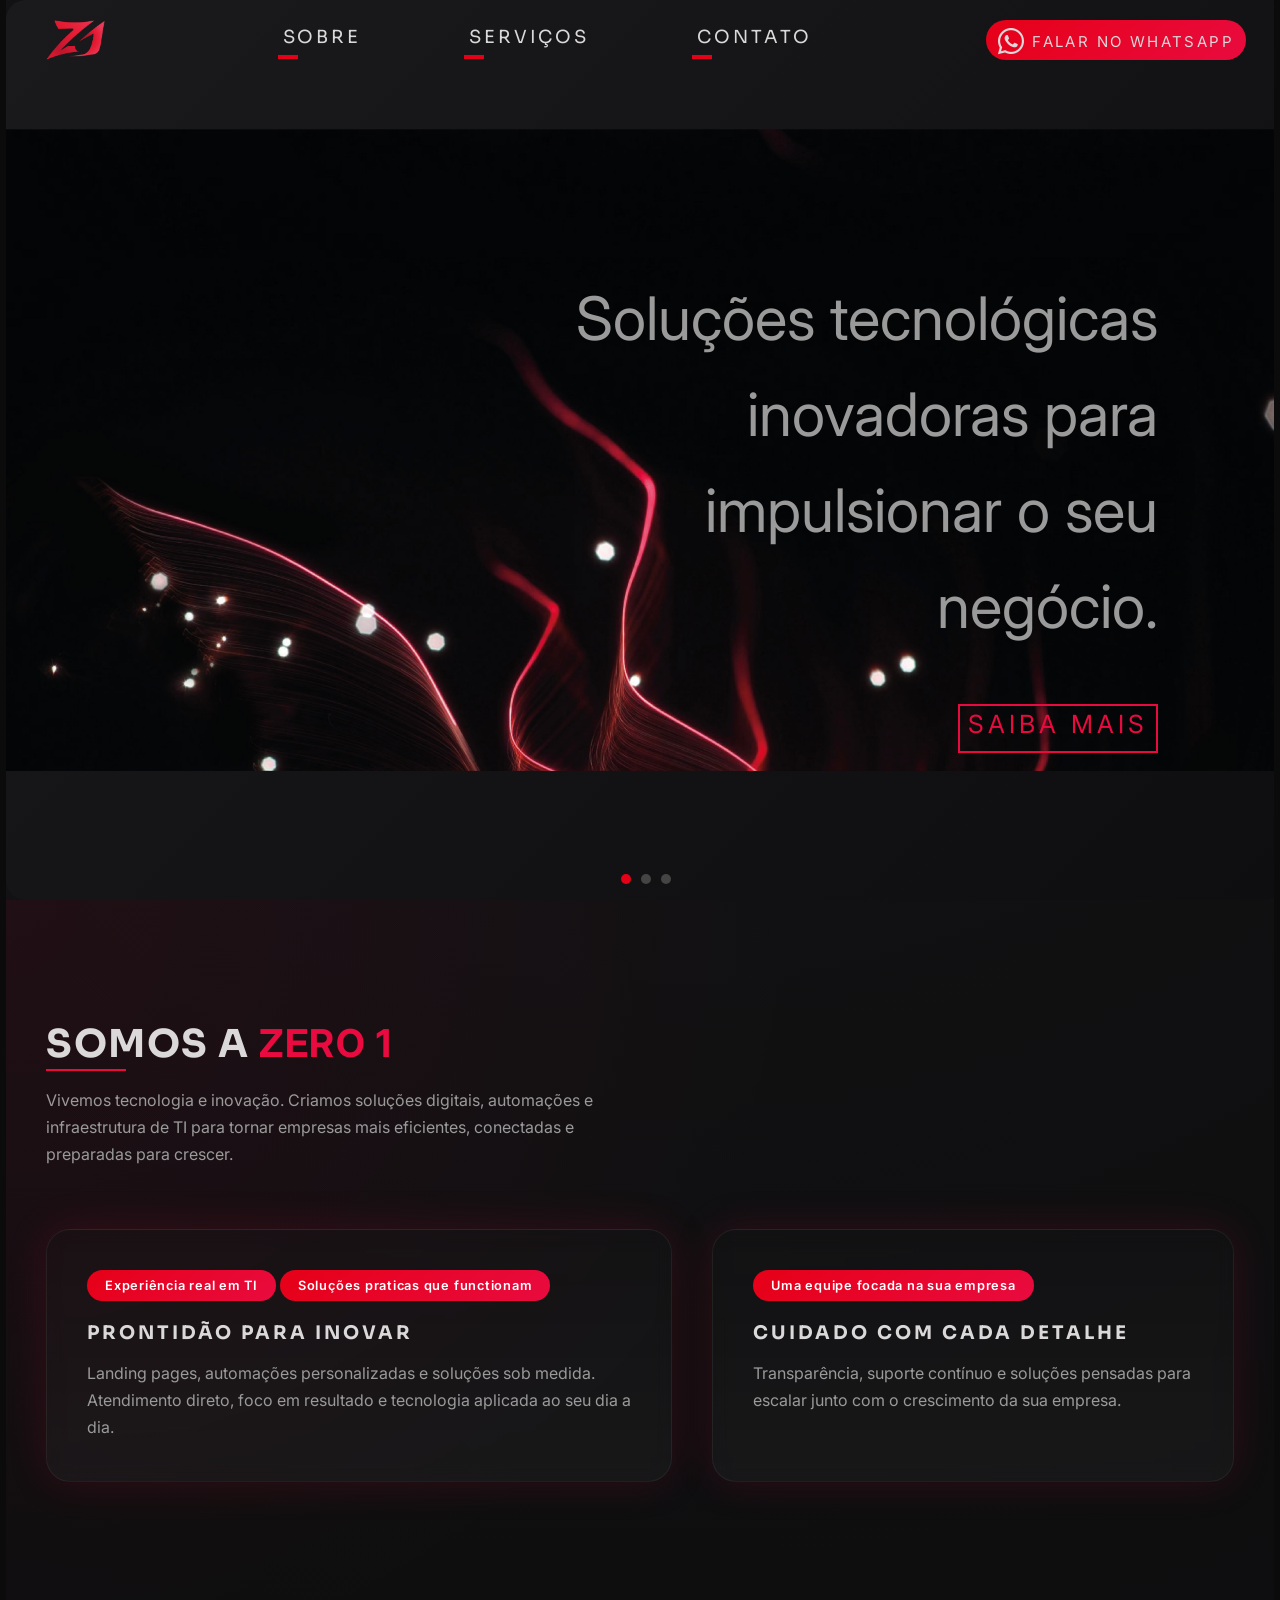
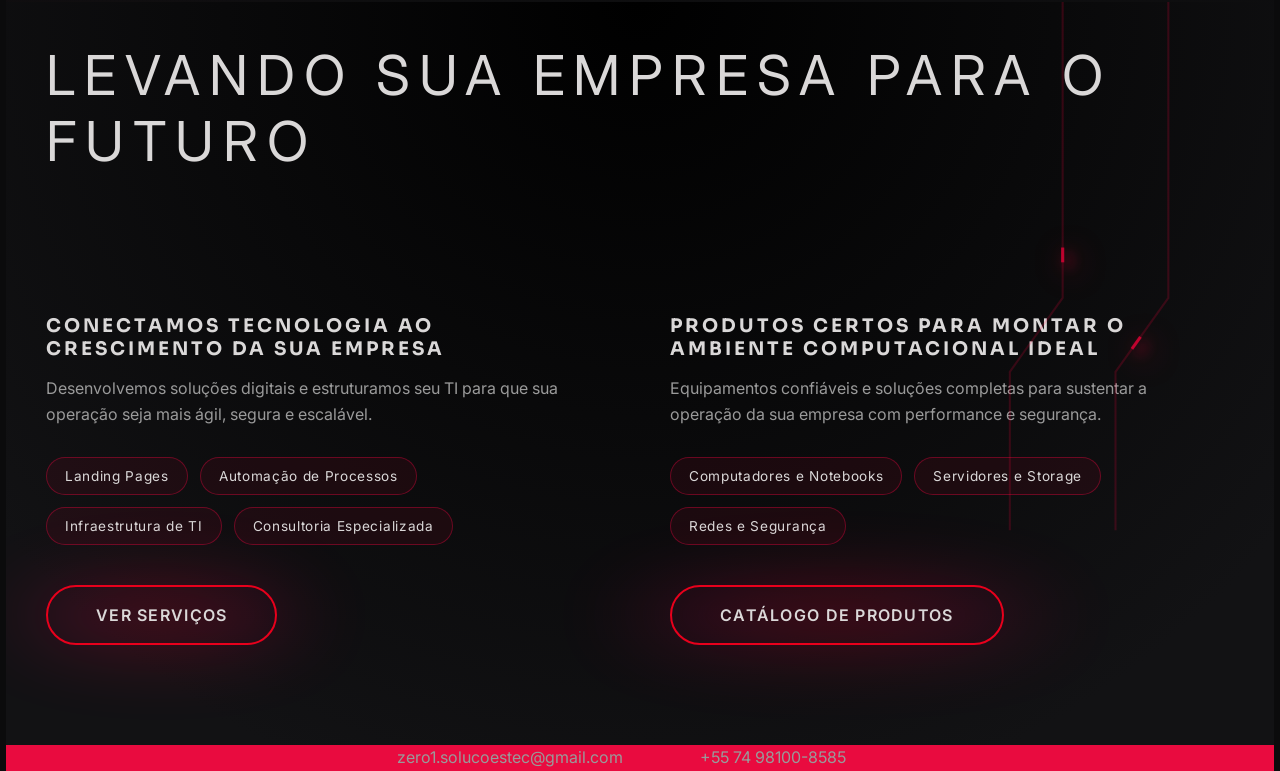
==== commit 3bdd1043: "Add files via upload" ====
--- a/index.html
+++ b/index.html
@@ -5,9 +5,13 @@
     <meta charset="UTF-8" />
     <meta name="viewport" content="width=device-width, initial-scale=1.0" />
     <title>Zero 1</title>
+
+    <link rel="stylesheet" href="https://cdn.jsdelivr.net/npm/bootstrap-icons@1.11.3/font/bootstrap-icons.css">
+
     <link
         href="https://fonts.googleapis.com/css2?family=Inter:wght@300;400;500&family=Sora:wght@300;400;600&display=swap"
         rel="stylesheet">
+
     <link rel="stylesheet" href="./CSS/styles.css" />
 </head>
 
@@ -20,7 +24,8 @@
         </div>
         <div class="div_logo">
             <label for="">
-                <img class="nav_logo" src=".\SRC\Logo.png" alt="Fail">
+                <img class="nav_logo_1" src=".\SRC\Logo.png" alt="Fail">
+                <img class="nav_logo_2" src=".\SRC\Logo_zero1.png" alt="Fail">
             </label>
         </div>
 
@@ -38,8 +43,10 @@
             </div>
         </div>
         <label class="btn btn_whatsapp" for="">
-            <i></i>
-            Falar no WhatsApp
+            <span class="ico ico-whatsapp"></span>
+            <span class="text-whatsapp">
+                Falar no WhatsApp
+            </span>
         </label>
     </nav>
 
--- a/CSS/styles.css
+++ b/CSS/styles.css
@@ -29,7 +29,6 @@
     overflow-y: overlay;
     overflow-x: hidden;
 }
-
 
 h1,
 h2,
@@ -135,9 +134,13 @@
     justify-content: space-around;
 }
 
-#nav_links {
+.nav_links {
+    width: 100%;
+    height: 100%;
     display: flex;
-    height: 60px;
+    align-items: center;
+    justify-content: space-around;
+    gap: 30px;
 }
 
 /* ESTADO COM SCROLL */
@@ -207,19 +210,46 @@
     text-transform: uppercase;
 }
 
-.nav_logo {
+.ico {
+    height: fit-content;
+
+    transform: translateY(25%);
+    font-size: 26px;
+    color: var(--text-main);
+    font-family: "bootstrap-icons";
+    font-style: normal;
+    font-weight: normal;
+    display: inline-block;
+}
+
+
+.ico-whatsapp::before {
+    content: "\F618";
+}
+
+.btn_whatsapp {
+    border-radius: 75px;
+    background: linear-gradient(135deg, var(--accent-red), var(--accent-pink));
+    padding: 0 12px;
+    font-size: 15px;
+    color: var(--text-main);
+    text-decoration: none;
+    display: inline-block;
+    cursor: pointer;
+    text-wrap: nowrap;
+}
+
+.nav_logo_1 {
     height: 40px;
     width: auto;
     cursor: pointer;
 }
 
-.nav_links {
-    width: 100%;
-    height: 100%;
-    display: flex;
-    align-items: center;
-    justify-content: space-around;
-    gap: 30px;
+.nav_logo_2 {
+    display: none;
+    height: 40px;
+    width: auto;
+    cursor: pointer;
 }
 
 .nav_btn {
@@ -340,17 +370,6 @@
 }
 
 /* ========= CTA ========= */
-.btn_whatsapp {
-    border-radius: 75px;
-    background: linear-gradient(135deg, var(--accent-red), var(--accent-pink));
-    padding: 12px 20px;
-    color: var(--text-main);
-    text-decoration: none;
-    display: inline-block;
-    cursor: pointer;
-    text-wrap: nowrap;
-}
-
 .btn_cta {
     position: relative;
     height: 49px !important;
@@ -790,18 +809,16 @@
     }
 
     nav {
-        display: flex;
-        flex-direction: column;
         background: var(--bg-main);
-        justify-content: center;
-        padding: 15px;
+        justify-content: space-between;
+        align-items: center;
         height: 65px;
-        gap: 10px;
+        padding: 10px;
     }
 
     .menu-toggle {
-        width: 35px;
-        height: 30px;
+        width: 25px;
+        height: 25px;
         cursor: pointer;
 
         display: none;
@@ -856,8 +873,17 @@
     }
 
 
-    .nav_logo {
+    .nav_logo_1 {
         display: none;
+    }
+
+    .nav_logo_2 {
+        display: block;
+        position: absolute;
+        width: 100px;
+        height: auto;
+        left: calc(50% - 50px);
+        top: 15px;
     }
 
     .nav_links {
@@ -866,18 +892,19 @@
         flex-direction: column;
         height: fit-content;
         align-items: start;
-        padding-left: 30px;
         /* transform: translateX(-100%); */
         transform: translateY(60px);
+    }
+
+
+
+    .btn_whatsapp {
+        height: 100%;
+
+    }
+
+    .btn_whatsapp .text-whatsapp {
         display: none;
-    }
-
-
-
-    .btn_whatsapp {
-        position: absolute;
-        top: 10px;
-        right: 10px;
     }
 
     .about-cards {
@@ -897,8 +924,8 @@
     .div_links {
         flex-direction: column;
         height: fit-content;
-        overflow: hidden;
-        gap: 5px;
+        background: rgba(0, 0, 0, 0.541);
+        backdrop-filter: blur(10px);
     }
 
     #nav_links {
@@ -915,7 +942,7 @@
     }
 
     #nav_links.open {
-        height: 160px;
+        height: 120px;
     }
 
     .nav_btn::after {
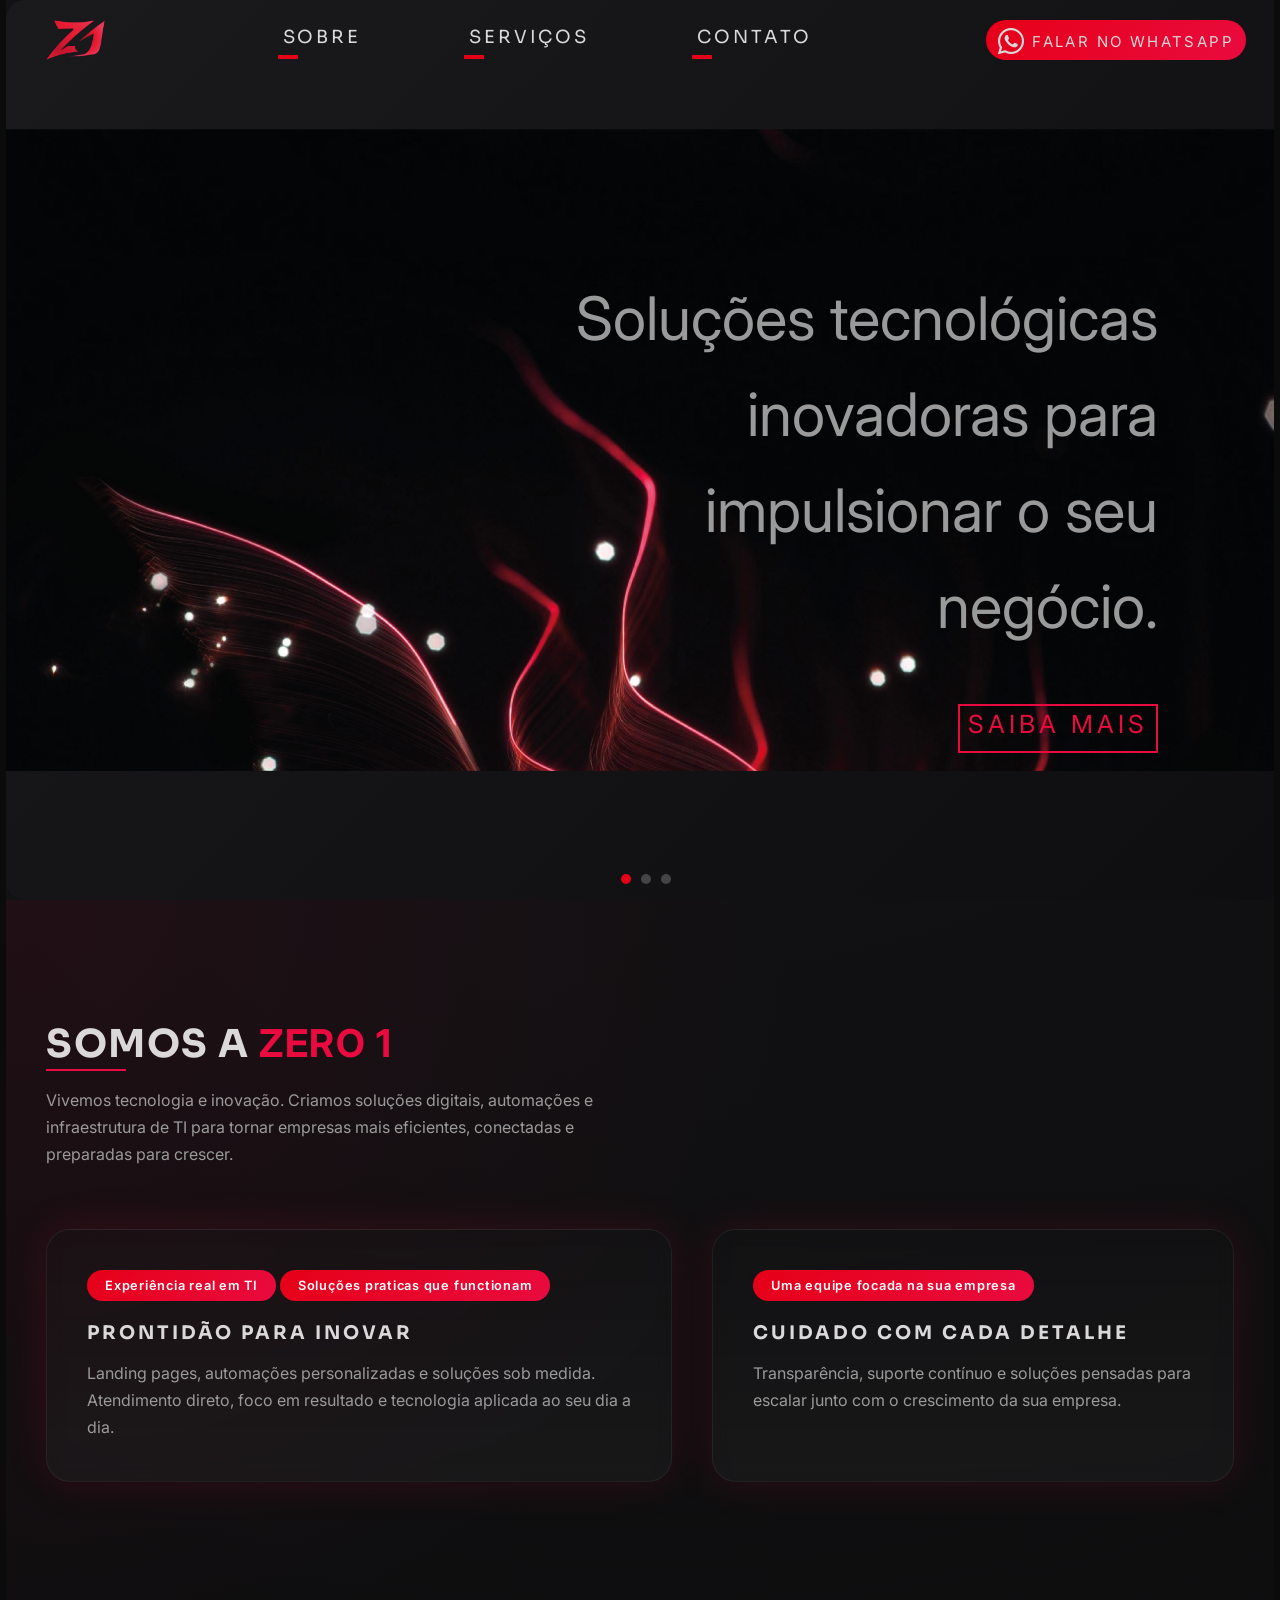
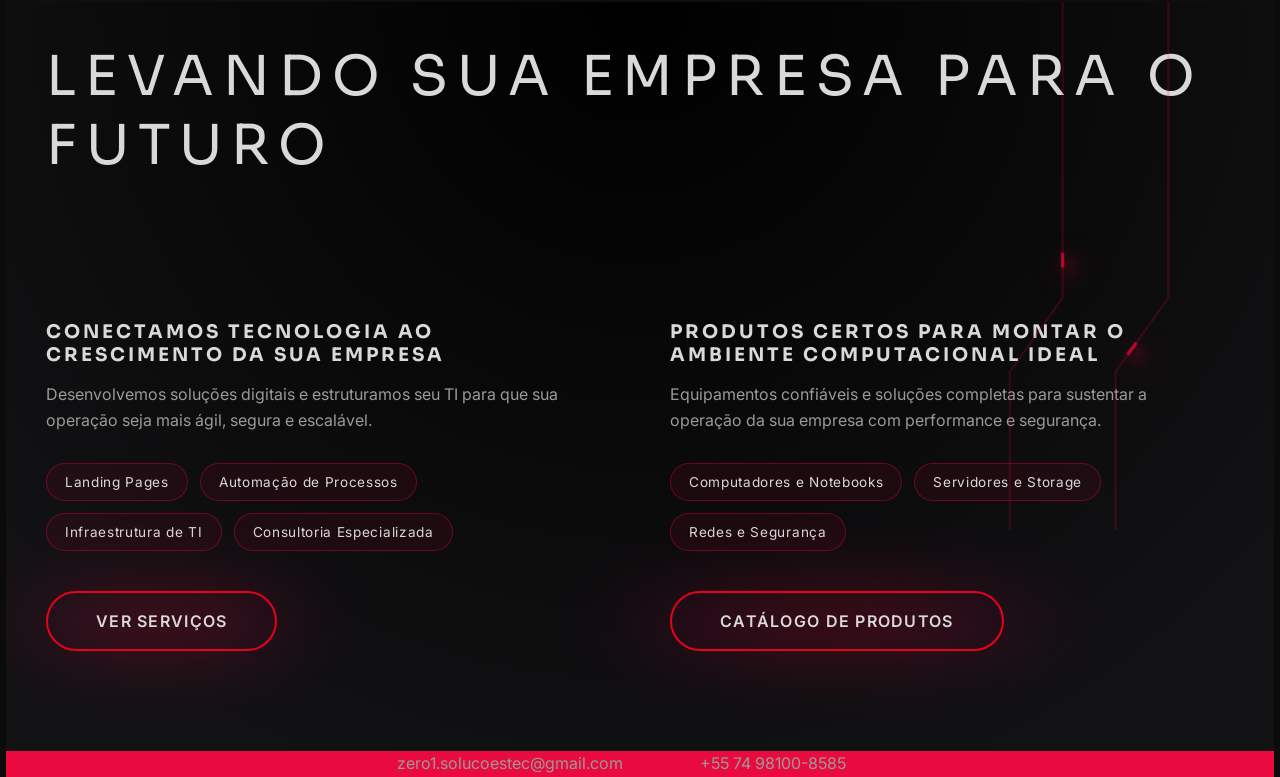
==== commit f1d97c7f: "Add files via upload" ====
--- a/index.html
+++ b/index.html
@@ -23,35 +23,36 @@
             <span></span>
         </div>
         <div class="div_logo">
-            <label for="">
-                <img class="nav_logo_1" src=".\SRC\Logo.png" alt="Fail">
-                <img class="nav_logo_2" src=".\SRC\Logo_zero1.png" alt="Fail">
-            </label>
+            <a href="#home">
+                <img class="nav_logo_1" src=".\SRC\Logo.png" alt="Logo Zero 1">
+                <img class="nav_logo_2" src=".\SRC\Logo_zero1.png" alt="Logo Zero 1">
+            </a>
         </div>
 
         <div id="nav_links" class="nav_links">
             <div class="div_links">
-                <label class="btn nav_btn" for="">
+                <a href="#sobre" class="btn nav_btn" data-scroll="sobre">
                     Sobre
-                </label>
-                <label class="btn nav_btn" for="">
+                </a>
+                <a href="#servicos" class="btn nav_btn" data-scroll="servicos">
                     Serviços
-                </label>
-                <label class="btn nav_btn" for="">
+                </a>
+                <a href="#contato" class="btn nav_btn" data-scroll="contato">
                     Contato
-                </label>
-            </div>
-        </div>
-        <label class="btn btn_whatsapp" for="">
+                </a>
+            </div>
+        </div>
+
+        <a class="btn btn_whatsapp" href="https://wa.me/5574981008585" target="_blank" rel="noopener">
             <span class="ico ico-whatsapp"></span>
             <span class="text-whatsapp">
                 Falar no WhatsApp
             </span>
-        </label>
+        </a>
     </nav>
 
     <!-- ===== HERO / APRESENTAÇÃO ===== -->
-    <section class="hero main-section">
+    <section class="hero main-section" id="home">
         <div class="carousel">
             <div class="carousel-track" id="carouselTrack">
                 <div class="carousel-slide">
@@ -113,7 +114,7 @@
     </section>
 
     <!-- ===== SOBRE NÓS ===== -->
-    <section class="about-z1 main-section">
+    <section class="about-z1 main-section" id="sobre">
         <div class="about-header">
             <h2>Somos a <strong style="color: var(--accent-pink);">Zero 1</strong></h2>
             <p>
@@ -149,7 +150,7 @@
     </section>
 
     <!-- ===== CALL TO ACTION ===== -->
-    <section class="main-section section-cta">
+    <section class="main-section section-cta" id="servicos">
         <svg class="circuit-bg circuit-right" viewBox="0 0 1200 600" preserveAspectRatio="none">
 
 
@@ -175,9 +176,7 @@
 
         </svg>
         <div class="title">
-            <label for="">
-                Levando sua empresa para o futuro
-            </label>
+            Levando sua empresa para o futuro
         </div>
         <div class="cta">
 
@@ -222,7 +221,7 @@
 
     </section>
     <!-- ===== CONTATO ===== -->
-    <section class="contact">
+    <section class="contact" id="contato">
         <div class="contact-info">
             <div>
                 <p>zero1.solucoestec@gmail.com</p>
@@ -358,6 +357,28 @@
         });
 
 
+        document.querySelectorAll('[data-scroll]').forEach(btn => {
+            btn.addEventListener('click', () => {
+
+                const targetId = btn.getAttribute('data-scroll');
+                const target = document.getElementById(targetId);
+
+                if (!target) return;
+
+                const navHeight = document.querySelector('nav').offsetHeight;
+                const targetPosition = target.getBoundingClientRect().top + window.scrollY;
+                const offsetPosition = targetPosition - navHeight - 10;
+
+                window.scrollTo({
+                    top: offsetPosition,
+                    behavior: 'smooth'
+                });
+
+                // fecha menu mobile
+                nav_links.classList.remove('open');
+                menuToggle.classList.remove('active');
+            });
+        });
     </script>
 
 </body>
--- a/CSS/styles.css
+++ b/CSS/styles.css
@@ -228,6 +228,7 @@
 }
 
 .btn_whatsapp {
+    height: 100%;
     border-radius: 75px;
     background: linear-gradient(135deg, var(--accent-red), var(--accent-pink));
     padding: 0 12px;
@@ -978,8 +979,8 @@
     }
 
     .title {
-        font-size: 50px;
-        padding: 40px;
+        font-size: 30px;
+        padding: 20px 40px;
     }
 
     .about-header h2 {
@@ -1026,4 +1027,13 @@
 
         background-repeat: no-repeat;
     }
-}
+
+    .contact-info {
+        display: flex;
+        justify-content: start;
+        padding: 0 40px;
+        gap: 0px;
+        flex-wrap: wrap;
+        color: var(--text-main);
+    }
+}
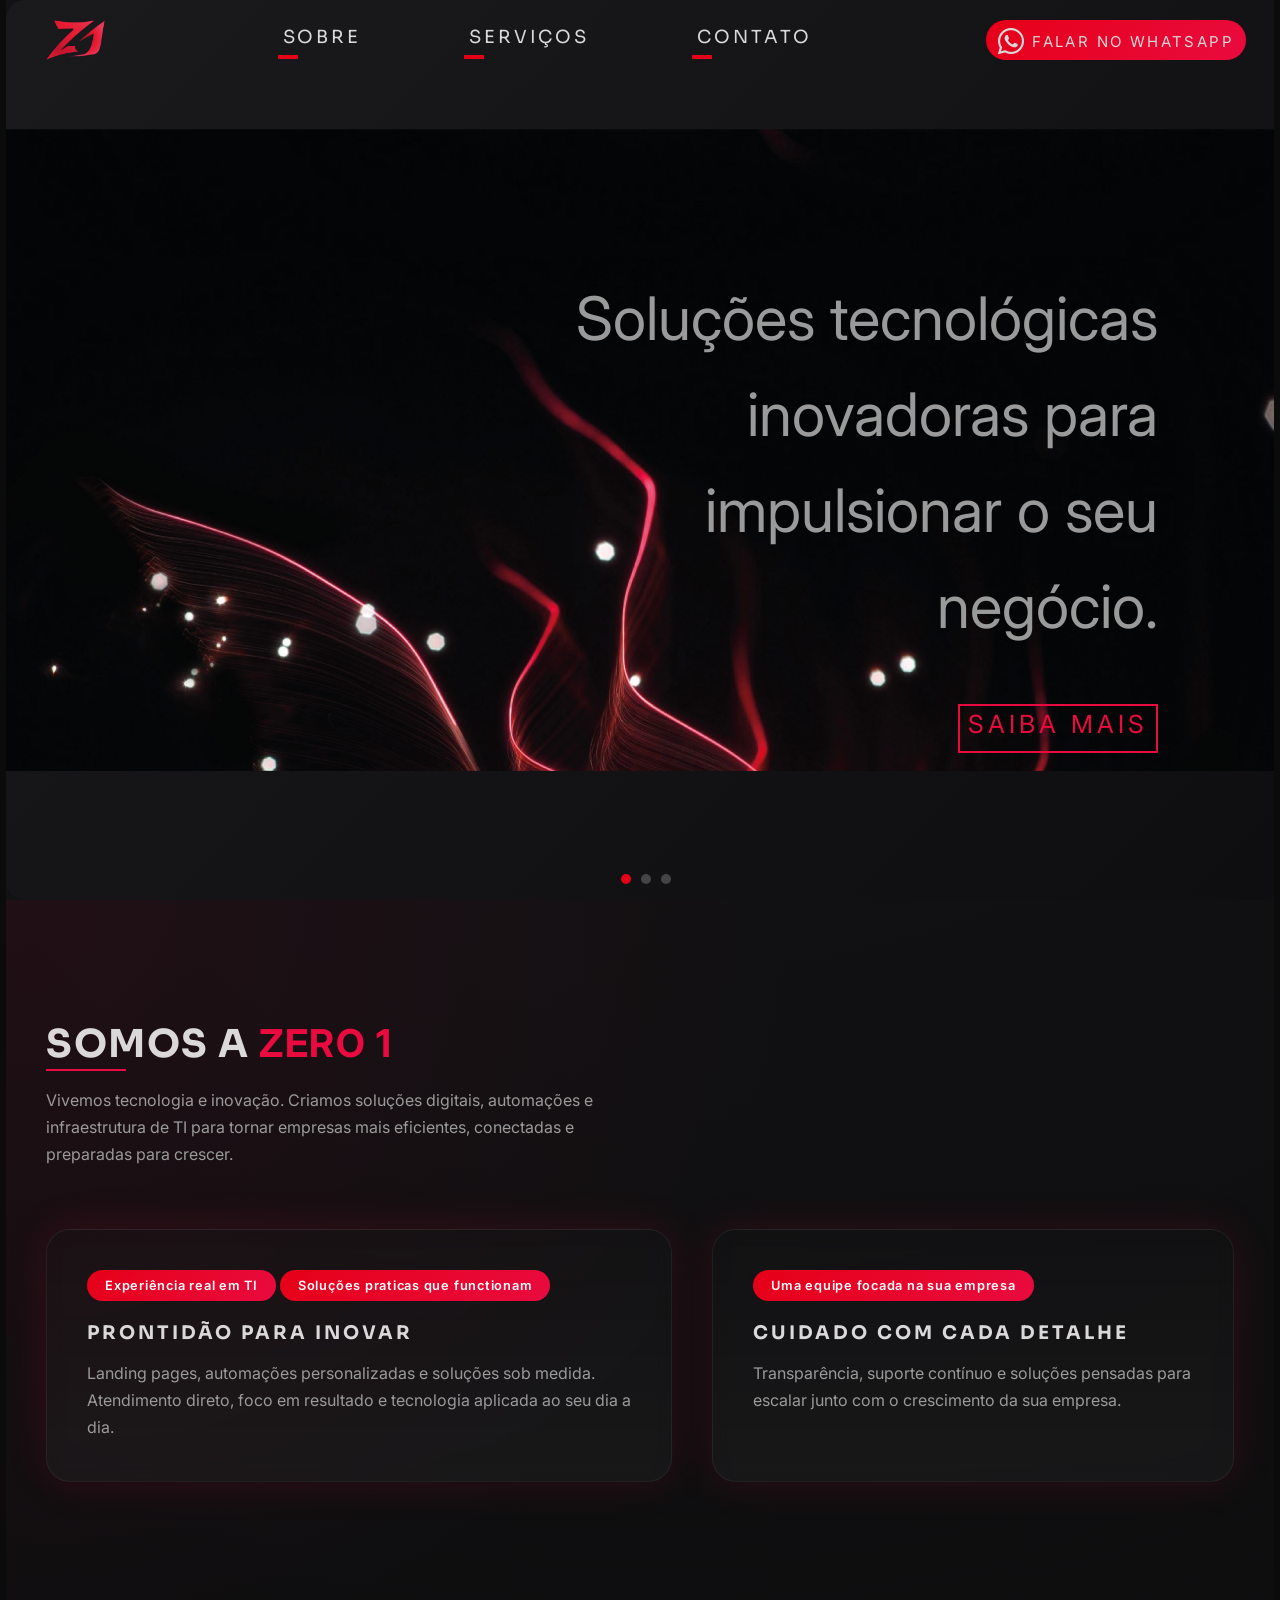
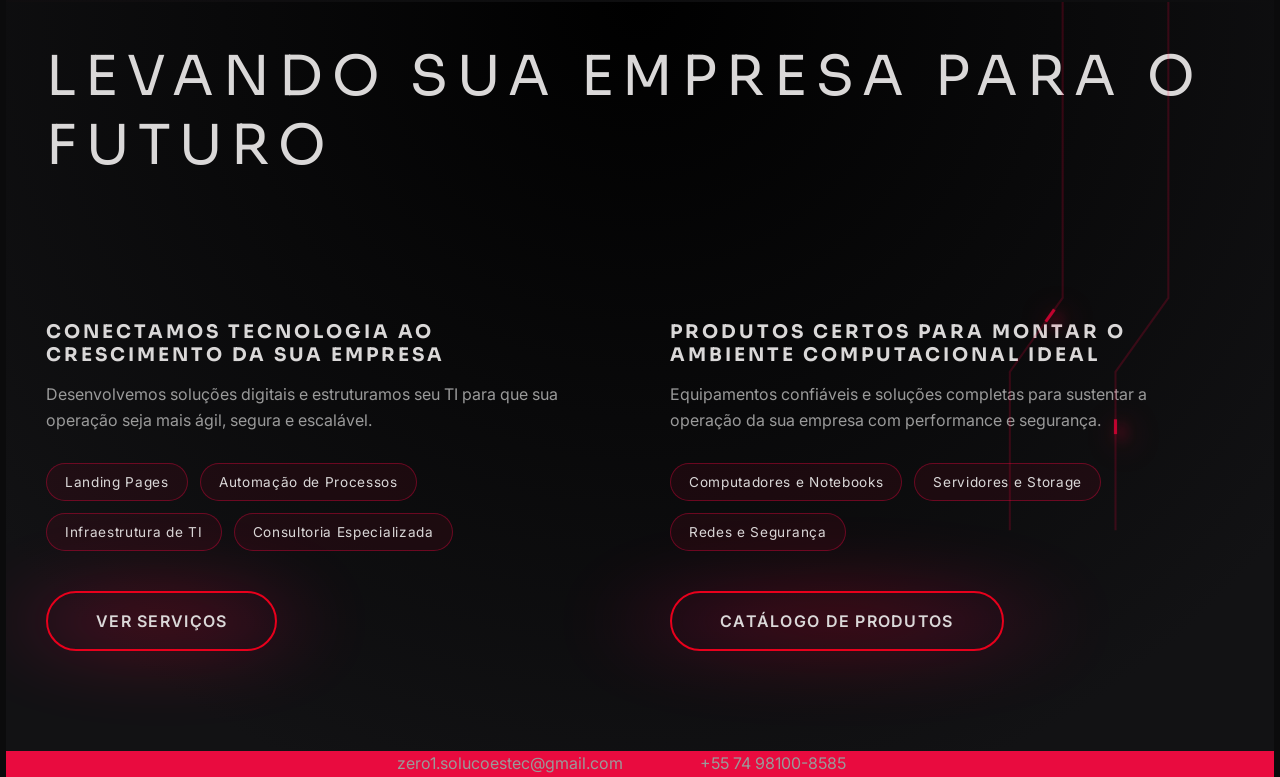
==== commit 5dc55c50: "Add files via upload" ====
--- a/index.html
+++ b/index.html
@@ -214,7 +214,9 @@
                     <span>Redes e Segurança</span>
                 </div>
 
-                <button>CATÁLOGO DE PRODUTOS</button>
+                <a href="PAGES/catalogo.html">
+                    <button>CATÁLOGO DE PRODUTOS</button>
+                </a>
             </div>
         </div>
 
